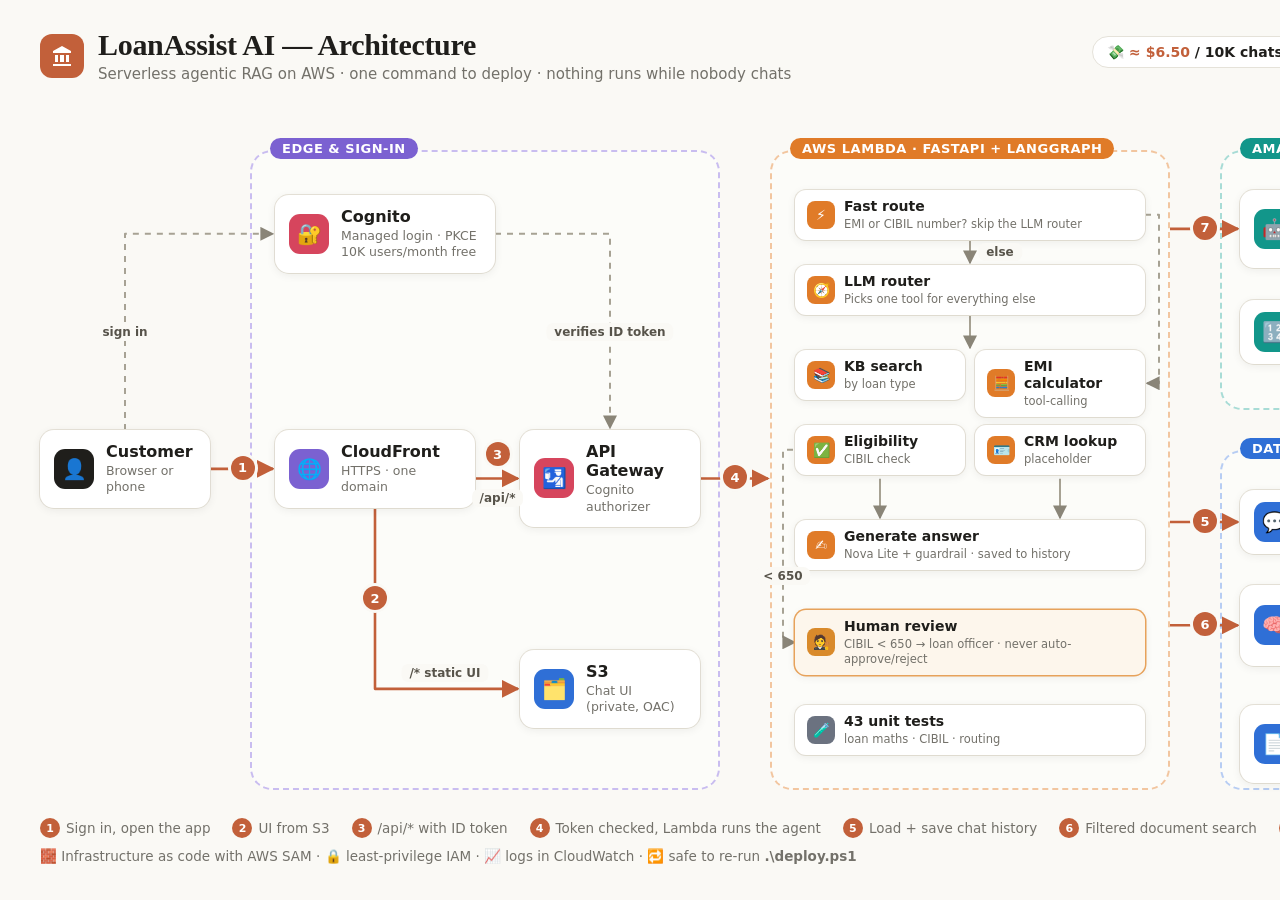
==== docs/architecture.html @ 61f2e6fb "docs: new architecture diagram and request journey in README - Designed architecture diagram (docs/a" ====
<!doctype html>
<!-- Source for docs/architecture.png. Re-render with headless Chrome at 1680x900, scale 2. -->
<html lang="en">
<head>
<meta charset="utf-8" />
<title>LoanAssist AI architecture</title>
<style>
  :root {
    --bg: #faf9f5; --card: #ffffff; --text: #1f1e1b; --muted: #73716a; --line: #b9b4a7;
    --accent: #c2603a;
    --edge: #7b61d1; --auth: #d6455d; --compute: #e07b28; --ai: #12968a; --data: #2f6fd6; --ops: #6b7280;
  }
  * { box-sizing: border-box; }
  body { margin: 0; width: 1680px; height: 900px; background: var(--bg); font-family: "Segoe UI", system-ui, sans-serif; color: var(--text); position: relative; overflow: hidden; }
  .title { position: absolute; left: 40px; top: 28px; display: flex; align-items: center; gap: 14px; }
  .logo { width: 44px; height: 44px; border-radius: 12px; background: var(--accent); display: grid; place-items: center; color: #fff; }
  .title h1 { margin: 0; font: 600 30px/1.1 "Palatino Linotype", Georgia, serif; letter-spacing: -0.01em; }
  .title p { margin: 4px 0 0; color: var(--muted); font-size: 15px; }
  .chips { position: absolute; right: 40px; top: 36px; display: flex; gap: 10px; }
  .chip { padding: 7px 14px; border-radius: 999px; background: var(--card); border: 1px solid #e5e2d9; font-size: 14px; font-weight: 600; }
  .chip b { color: var(--accent); }

  .group { position: absolute; border-radius: 22px; border: 2px dashed; background: rgba(255,255,255,0.45); }
  .group > .label { position: absolute; top: -14px; left: 18px; padding: 3px 12px; border-radius: 999px; color: #fff; font-size: 13px; font-weight: 700; letter-spacing: 0.04em; text-transform: uppercase; }

  .node { position: absolute; display: flex; align-items: center; gap: 12px; padding: 12px 14px; background: var(--card); border-radius: 14px; box-shadow: 0 2px 10px rgba(30,25,15,0.07), 0 0 0 1px #e8e4da; z-index: 2; }
  .node .ic { flex: none; width: 40px; height: 40px; border-radius: 11px; display: grid; place-items: center; color: #fff; font-size: 20px; font-weight: 700; }
  .node h3 { margin: 0; font-size: 16px; line-height: 1.2; }
  .node p { margin: 2px 0 0; font-size: 12.5px; color: var(--muted); line-height: 1.3; }
  .node.small { padding: 8px 12px; border-radius: 11px; gap: 9px; }
  .node.small .ic { width: 28px; height: 28px; border-radius: 8px; font-size: 14px; }
  .node.small h3 { font-size: 14px; }
  .node.small p { font-size: 11.5px; }
  .node.warn { box-shadow: 0 0 0 1.5px #e7a25b, 0 2px 10px rgba(30,25,15,0.07); background: #fdf6ec; }

  .edge .ic { background: var(--edge); } .auth .ic { background: var(--auth); } .compute .ic { background: var(--compute); }
  .ai .ic { background: var(--ai); } .data .ic { background: var(--data); } .ops .ic { background: var(--ops); } .user .ic { background: var(--text); }

  svg.wires { position: absolute; inset: 0; z-index: 1; overflow: visible; }
  .lbl { position: absolute; z-index: 3; transform: translate(-50%, -50%); padding: 2px 8px; border-radius: 7px; background: var(--bg); font-size: 12px; font-weight: 600; color: #57534a; white-space: nowrap; }
  .num { position: absolute; z-index: 4; transform: translate(-50%, -50%); width: 24px; height: 24px; border-radius: 50%; background: var(--accent); color: #fff; display: grid; place-items: center; font-size: 13px; font-weight: 700; box-shadow: 0 0 0 3px var(--bg); }

  .legend { position: absolute; left: 40px; top: 818px; right: 40px; display: flex; flex-direction: column; gap: 10px; font-size: 13.5px; color: var(--muted); }
  .legend ol { margin: 0; padding: 0; list-style: none; display: flex; gap: 22px; white-space: nowrap; }
  .legend li { display: flex; align-items: center; gap: 6px; }
  .legend li span { width: 20px; height: 20px; border-radius: 50%; background: var(--accent); color: #fff; display: grid; place-items: center; font-size: 11px; font-weight: 700; }
</style>
</head>
<body>
  <div class="title">
    <div class="logo"><svg viewBox="0 0 24 24" width="24" height="24"><path fill="currentColor" d="M12 2 3 7v2h18V7l-9-5Zm-7 9v7h3v-7H5Zm5 0v7h4v-7h-4Zm6 0v7h3v-7h-3ZM3 20v2h18v-2H3Z"/></svg></div>
    <div><h1>LoanAssist AI — Architecture</h1><p>Serverless agentic RAG on AWS · one command to deploy · nothing runs while nobody chats</p></div>
  </div>
  <div class="chips">
    <div class="chip">💸 <b>≈ $6.50</b> / 10K chats</div>
    <div class="chip">😴 <b>≈ $0</b> when idle</div>
    <div class="chip">🚀 <b>.\deploy.ps1</b></div>
  </div>

  <!-- Groups -->
  <div class="group" style="left:250px;top:150px;width:470px;height:640px;border-color:#c9bdf0"><div class="label" style="background:var(--edge)">Edge &amp; Sign-in</div></div>
  <div class="group" style="left:770px;top:150px;width:400px;height:640px;border-color:#f2c6a0"><div class="label" style="background:var(--compute)">AWS Lambda · FastAPI + LangGraph</div></div>
  <div class="group" style="left:1220px;top:150px;width:420px;height:260px;border-color:#a8dcd6"><div class="label" style="background:var(--ai)">Amazon Bedrock</div></div>
  <div class="group" style="left:1220px;top:450px;width:420px;height:340px;border-color:#b7cdf3"><div class="label" style="background:var(--data)">Data</div></div>

  <!-- User -->
  <div class="node user" id="user" style="left:40px;top:430px;width:170px"><div class="ic">👤</div><div><h3>Customer</h3><p>Browser or phone</p></div></div>

  <!-- Edge & auth -->
  <div class="node auth" id="cognito" style="left:275px;top:195px;width:220px"><div class="ic">🔐</div><div><h3>Cognito</h3><p>Managed login · PKCE<br/>10K users/month free</p></div></div>
  <div class="node edge" id="cf" style="left:275px;top:430px;width:200px"><div class="ic">🌐</div><div><h3>CloudFront</h3><p>HTTPS · one domain</p></div></div>
  <div class="node auth" id="apigw" style="left:520px;top:430px;width:180px"><div class="ic">🛂</div><div><h3>API Gateway</h3><p>Cognito authorizer</p></div></div>
  <div class="node data" id="s3web" style="left:520px;top:650px;width:180px"><div class="ic">🗂️</div><div><h3>S3</h3><p>Chat UI (private, OAC)</p></div></div>

  <!-- Lambda: agent flow -->
  <div class="node small compute" id="fast" style="left:795px;top:190px;width:350px"><div class="ic">⚡</div><div><h3>Fast route</h3><p>EMI or CIBIL number? skip the LLM router</p></div></div>
  <div class="node small compute" id="router" style="left:795px;top:265px;width:350px"><div class="ic">🧭</div><div><h3>LLM router</h3><p>Picks one tool for everything else</p></div></div>
  <div class="node small compute" id="tkb" style="left:795px;top:350px;width:170px"><div class="ic">📚</div><div><h3>KB search</h3><p>by loan type</p></div></div>
  <div class="node small compute" id="temi" style="left:975px;top:350px;width:170px"><div class="ic">🧮</div><div><h3>EMI calculator</h3><p>tool-calling</p></div></div>
  <div class="node small compute" id="tel" style="left:795px;top:425px;width:170px"><div class="ic">✅</div><div><h3>Eligibility</h3><p>CIBIL check</p></div></div>
  <div class="node small compute" id="tcust" style="left:975px;top:425px;width:170px"><div class="ic">🪪</div><div><h3>CRM lookup</h3><p>placeholder</p></div></div>
  <div class="node small compute" id="gen" style="left:795px;top:520px;width:350px"><div class="ic">✍️</div><div><h3>Generate answer</h3><p>Nova Lite + guardrail · saved to history</p></div></div>
  <div class="node small warn" id="human" style="left:795px;top:610px;width:350px"><div class="ic" style="background:#d98a2b">🧑‍⚖️</div><div><h3>Human review</h3><p>CIBIL &lt; 650 → loan officer · never auto-approve/reject</p></div></div>
  <div class="node small ops" id="tests" style="left:795px;top:705px;width:350px"><div class="ic">🧪</div><div><h3>43 unit tests</h3><p>loan maths · CIBIL · routing</p></div></div>

  <!-- Bedrock -->
  <div class="node ai" id="nova" style="left:1240px;top:190px;width:185px"><div class="ic">🤖</div><div><h3>Nova Lite</h3><p>router · EMI tool · answer</p></div></div>
  <div class="node ai" id="guard" style="left:1440px;top:190px;width:180px"><div class="ic">🛡️</div><div><h3>Guardrail</h3><p>question + answer only</p></div></div>
  <div class="node ai" id="titan" style="left:1240px;top:300px;width:380px"><div class="ic">🔢</div><div><h3>Titan Embeddings V2</h3><p>1024-dim vectors for documents and questions</p></div></div>

  <!-- Data -->
  <div class="node data" id="ddb" style="left:1240px;top:490px;width:380px"><div class="ic">💬</div><div><h3>DynamoDB</h3><p>Chat history per user · synced on every device</p></div></div>
  <div class="node data" id="kb" style="left:1240px;top:585px;width:205px"><div class="ic">🧠</div><div><h3>Knowledge Base</h3><p>loan_type filter</p></div></div>
  <div class="node data" id="vec" style="left:1460px;top:585px;width:160px"><div class="ic">📐</div><div><h3>S3 Vectors</h3><p>pay-per-use index</p></div></div>
  <div class="node data" id="docs" style="left:1240px;top:705px;width:380px"><div class="ic">📄</div><div><h3>S3 · loan documents</h3><p>home / personal / general + metadata.json tags</p></div></div>

  <svg class="wires" id="wires"><defs>
    <marker id="arrow" viewBox="0 0 10 10" refX="9" refY="5" markerWidth="7" markerHeight="7" orient="auto-start-reverse"><path d="M0 0 10 5 0 10z" fill="#8a8578"/></marker>
    <marker id="arrowA" viewBox="0 0 10 10" refX="9" refY="5" markerWidth="7" markerHeight="7" orient="auto-start-reverse"><path d="M0 0 10 5 0 10z" fill="#c2603a"/></marker>
  </defs></svg>

  <div class="legend">
    <ol>
      <li><span>1</span>Sign in, open the app</li>
      <li><span>2</span>UI from S3</li>
      <li><span>3</span>/api/* with ID token</li>
      <li><span>4</span>Token checked, Lambda runs the agent</li>
      <li><span>5</span>Load + save chat history</li>
      <li><span>6</span>Filtered document search</li>
      <li><span>7</span>Nova Lite answers through the guardrail</li>
    </ol>
    <div>🧱 Infrastructure as code with AWS SAM · 🔒 least-privilege IAM · 📈 logs in CloudWatch · 🔁 safe to re-run <b>.\deploy.ps1</b></div>
  </div>

<script>
  const svg = document.getElementById("wires");
  const box = (id) => { const r = document.getElementById(id).getBoundingClientRect(); return { l: r.left, r: r.right, t: r.top, b: r.bottom, cx: (r.left + r.right) / 2, cy: (r.top + r.bottom) / 2 }; };
  const groupBox = { l: 770, r: 1170, t: 150, b: 790 };
  function path(points, { dashed = false, accent = false } = {}) {
    const p = document.createElementNS("http://www.w3.org/2000/svg", "path");
    p.setAttribute("d", "M" + points.map((q) => q.join(" ")).join(" L"));
    p.setAttribute("fill", "none");
    p.setAttribute("stroke", accent ? "#c2603a" : "#a7a294");
    p.setAttribute("stroke-width", accent ? "2.6" : "2");
    p.setAttribute("stroke-linejoin", "round");
    if (dashed) p.setAttribute("stroke-dasharray", "6 6");
    p.setAttribute("marker-end", accent ? "url(#arrowA)" : "url(#arrow)");
    svg.append(p);
  }
  function label(x, y, text) { const d = document.createElement("div"); d.className = "lbl"; d.style.left = x + "px"; d.style.top = y + "px"; d.textContent = text; document.body.append(d); }
  function num(x, y, n) { const d = document.createElement("div"); d.className = "num"; d.style.left = x + "px"; d.style.top = y + "px"; d.textContent = n; document.body.append(d); }

  const u = box("user"), cg = box("cognito"), cf = box("cf"), ag = box("apigw"), s3 = box("s3web");
  // 1 user -> cloudfront, user -> cognito
  path([[u.r, cf.cy], [cf.l - 2, cf.cy]], { accent: true }); num((u.r + cf.l) / 2, cf.cy - 1, 1);
  path([[u.cx, u.t], [u.cx, cg.cy], [cg.l - 2, cg.cy]], { dashed: true }); label(u.cx, (u.t + cg.cy) / 2, "sign in");
  // 2 cloudfront -> s3 (/*)
  path([[cf.cx, cf.b], [cf.cx, s3.cy], [s3.l - 2, s3.cy]], { accent: true }); num(cf.cx, (cf.b + s3.cy) / 2, 2); label(cf.cx + 70, s3.cy - 16, "/*  static UI");
  // 3 cloudfront -> api gateway (/api/*)
  path([[cf.r, ag.cy], [ag.l - 2, ag.cy]], { accent: true }); num((cf.r + ag.l) / 2, ag.cy - 24, 3); label((cf.r + ag.l) / 2, ag.cy + 20, "/api/*");
  // cognito -> api gateway (verifies token)
  path([[cg.r, cg.cy], [ag.cx, cg.cy], [ag.cx, ag.t - 2]], { dashed: true }); label(ag.cx, (cg.cy + ag.t) / 2, "verifies ID token");
  // 4 api gateway -> lambda
  path([[ag.r, ag.cy], [groupBox.l - 2, ag.cy]], { accent: true }); num((ag.r + groupBox.l) / 2, ag.cy - 1, 4);

  // agent internal flow
  const f = box("fast"), r = box("router"), kb = box("tkb"), em = box("temi"), el = box("tel"), cu = box("tcust"), g = box("gen"), h = box("human");
  path([[f.cx, f.b], [f.cx, r.t - 2]]); label(f.cx + 30, (f.b + r.t) / 2, "else");
  path([[r.cx, r.b], [r.cx, kb.t - 2]]);
  path([[kb.cx, el.b + 4], [kb.cx, g.t - 2]]);
  path([[em.cx, cu.b + 4], [em.cx, g.t - 2]]);
  path([[f.r, f.cy], [f.r + 14, f.cy], [f.r + 14, em.cy], [em.r + 2, em.cy]], { dashed: true });
  path([[h.l, h.cy], [h.l - 12, h.cy], [h.l - 12, el.cy], [el.l - 2, el.cy]].reverse(), { dashed: true }); label(h.l - 12, (el.cy + h.cy) / 2 + 30, "< 650");

  // lambda -> right side
  const nv = box("nova"), gd = box("guard"), ti = box("titan"), dd = box("ddb"), k = box("kb"), v = box("vec"), dc = box("docs");
  path([[groupBox.r, nv.cy], [nv.l - 2, nv.cy]], { accent: true }); num((groupBox.r + nv.l) / 2, nv.cy - 1, 7);
  path([[nv.r, nv.cy], [gd.l - 2, gd.cy]]);
  path([[groupBox.r, dd.cy], [dd.l - 2, dd.cy]], { accent: true }); num((groupBox.r + dd.l) / 2, dd.cy - 1, 5);
  path([[groupBox.r, k.cy], [k.l - 2, k.cy]], { accent: true }); num((groupBox.r + k.l) / 2, k.cy - 1, 6);
  path([[k.r, k.cy], [v.l - 2, k.cy]]);
  path([[k.cx, dc.t], [k.cx, k.b + 2]], { dashed: true }); label(k.cx + 52, (dc.t + k.b) / 2, "ingestion");</script>
</body>
</html>
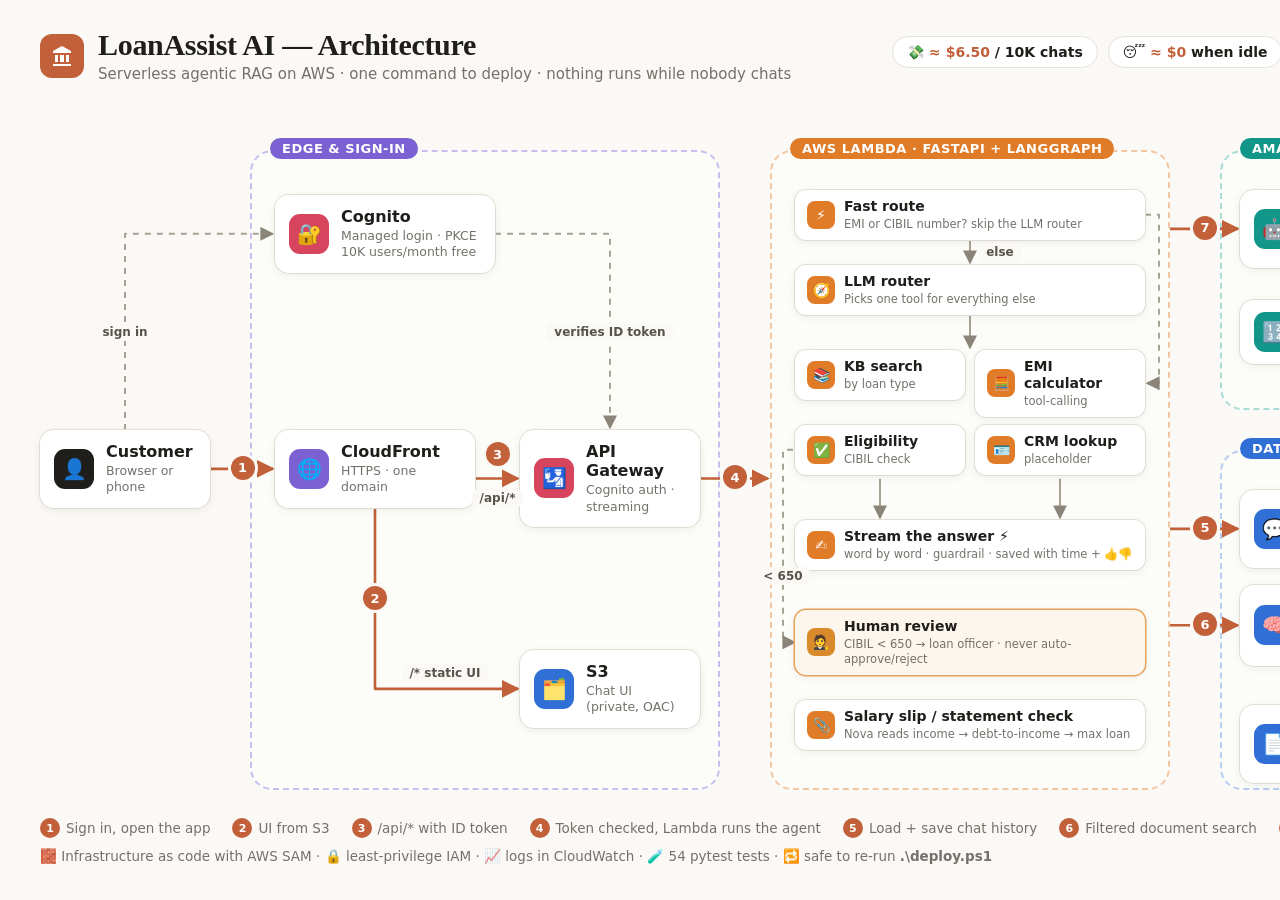
==== commit 3eec45a6: "Streaming answers, salary slip upload with eligibility, feedback and timestamps - Answers stream wor" ====
--- a/docs/architecture.html
+++ b/docs/architecture.html
@@ -54,6 +54,7 @@
   <div class="chips">
     <div class="chip">💸 <b>≈ $6.50</b> / 10K chats</div>
     <div class="chip">😴 <b>≈ $0</b> when idle</div>
+    <div class="chip">⚡ <b>streamed</b> answers</div>
     <div class="chip">🚀 <b>.\deploy.ps1</b></div>
   </div>
 
@@ -69,7 +70,7 @@
   <!-- Edge & auth -->
   <div class="node auth" id="cognito" style="left:275px;top:195px;width:220px"><div class="ic">🔐</div><div><h3>Cognito</h3><p>Managed login · PKCE<br/>10K users/month free</p></div></div>
   <div class="node edge" id="cf" style="left:275px;top:430px;width:200px"><div class="ic">🌐</div><div><h3>CloudFront</h3><p>HTTPS · one domain</p></div></div>
-  <div class="node auth" id="apigw" style="left:520px;top:430px;width:180px"><div class="ic">🛂</div><div><h3>API Gateway</h3><p>Cognito authorizer</p></div></div>
+  <div class="node auth" id="apigw" style="left:520px;top:430px;width:180px"><div class="ic">🛂</div><div><h3>API Gateway</h3><p>Cognito auth · streaming</p></div></div>
   <div class="node data" id="s3web" style="left:520px;top:650px;width:180px"><div class="ic">🗂️</div><div><h3>S3</h3><p>Chat UI (private, OAC)</p></div></div>
 
   <!-- Lambda: agent flow -->
@@ -79,17 +80,17 @@
   <div class="node small compute" id="temi" style="left:975px;top:350px;width:170px"><div class="ic">🧮</div><div><h3>EMI calculator</h3><p>tool-calling</p></div></div>
   <div class="node small compute" id="tel" style="left:795px;top:425px;width:170px"><div class="ic">✅</div><div><h3>Eligibility</h3><p>CIBIL check</p></div></div>
   <div class="node small compute" id="tcust" style="left:975px;top:425px;width:170px"><div class="ic">🪪</div><div><h3>CRM lookup</h3><p>placeholder</p></div></div>
-  <div class="node small compute" id="gen" style="left:795px;top:520px;width:350px"><div class="ic">✍️</div><div><h3>Generate answer</h3><p>Nova Lite + guardrail · saved to history</p></div></div>
+  <div class="node small compute" id="gen" style="left:795px;top:520px;width:350px"><div class="ic">✍️</div><div><h3>Stream the answer ⚡</h3><p>word by word · guardrail · saved with time + 👍👎</p></div></div>
   <div class="node small warn" id="human" style="left:795px;top:610px;width:350px"><div class="ic" style="background:#d98a2b">🧑‍⚖️</div><div><h3>Human review</h3><p>CIBIL &lt; 650 → loan officer · never auto-approve/reject</p></div></div>
-  <div class="node small ops" id="tests" style="left:795px;top:705px;width:350px"><div class="ic">🧪</div><div><h3>43 unit tests</h3><p>loan maths · CIBIL · routing</p></div></div>
+  <div class="node small compute" id="docchk" style="left:795px;top:700px;width:350px"><div class="ic">📎</div><div><h3>Salary slip / statement check</h3><p>Nova reads income → debt-to-income → max loan</p></div></div>
 
   <!-- Bedrock -->
-  <div class="node ai" id="nova" style="left:1240px;top:190px;width:185px"><div class="ic">🤖</div><div><h3>Nova Lite</h3><p>router · EMI tool · answer</p></div></div>
+  <div class="node ai" id="nova" style="left:1240px;top:190px;width:185px"><div class="ic">🤖</div><div><h3>Nova Lite</h3><p>router · tools · reads PDFs</p></div></div>
   <div class="node ai" id="guard" style="left:1440px;top:190px;width:180px"><div class="ic">🛡️</div><div><h3>Guardrail</h3><p>question + answer only</p></div></div>
   <div class="node ai" id="titan" style="left:1240px;top:300px;width:380px"><div class="ic">🔢</div><div><h3>Titan Embeddings V2</h3><p>1024-dim vectors for documents and questions</p></div></div>
 
   <!-- Data -->
-  <div class="node data" id="ddb" style="left:1240px;top:490px;width:380px"><div class="ic">💬</div><div><h3>DynamoDB</h3><p>Chat history per user · synced on every device</p></div></div>
+  <div class="node data" id="ddb" style="left:1240px;top:490px;width:380px"><div class="ic">💬</div><div><h3>DynamoDB</h3><p>Chats · feedback · document facts — per user, every device</p></div></div>
   <div class="node data" id="kb" style="left:1240px;top:585px;width:205px"><div class="ic">🧠</div><div><h3>Knowledge Base</h3><p>loan_type filter</p></div></div>
   <div class="node data" id="vec" style="left:1460px;top:585px;width:160px"><div class="ic">📐</div><div><h3>S3 Vectors</h3><p>pay-per-use index</p></div></div>
   <div class="node data" id="docs" style="left:1240px;top:705px;width:380px"><div class="ic">📄</div><div><h3>S3 · loan documents</h3><p>home / personal / general + metadata.json tags</p></div></div>
@@ -107,9 +108,9 @@
       <li><span>4</span>Token checked, Lambda runs the agent</li>
       <li><span>5</span>Load + save chat history</li>
       <li><span>6</span>Filtered document search</li>
-      <li><span>7</span>Nova Lite answers through the guardrail</li>
+      <li><span>7</span>Nova Lite streams the answer through the guardrail</li>
     </ol>
-    <div>🧱 Infrastructure as code with AWS SAM · 🔒 least-privilege IAM · 📈 logs in CloudWatch · 🔁 safe to re-run <b>.\deploy.ps1</b></div>
+    <div>🧱 Infrastructure as code with AWS SAM · 🔒 least-privilege IAM · 📈 logs in CloudWatch · 🧪 54 pytest tests · 🔁 safe to re-run <b>.\deploy.ps1</b></div>
   </div>
 
 <script>
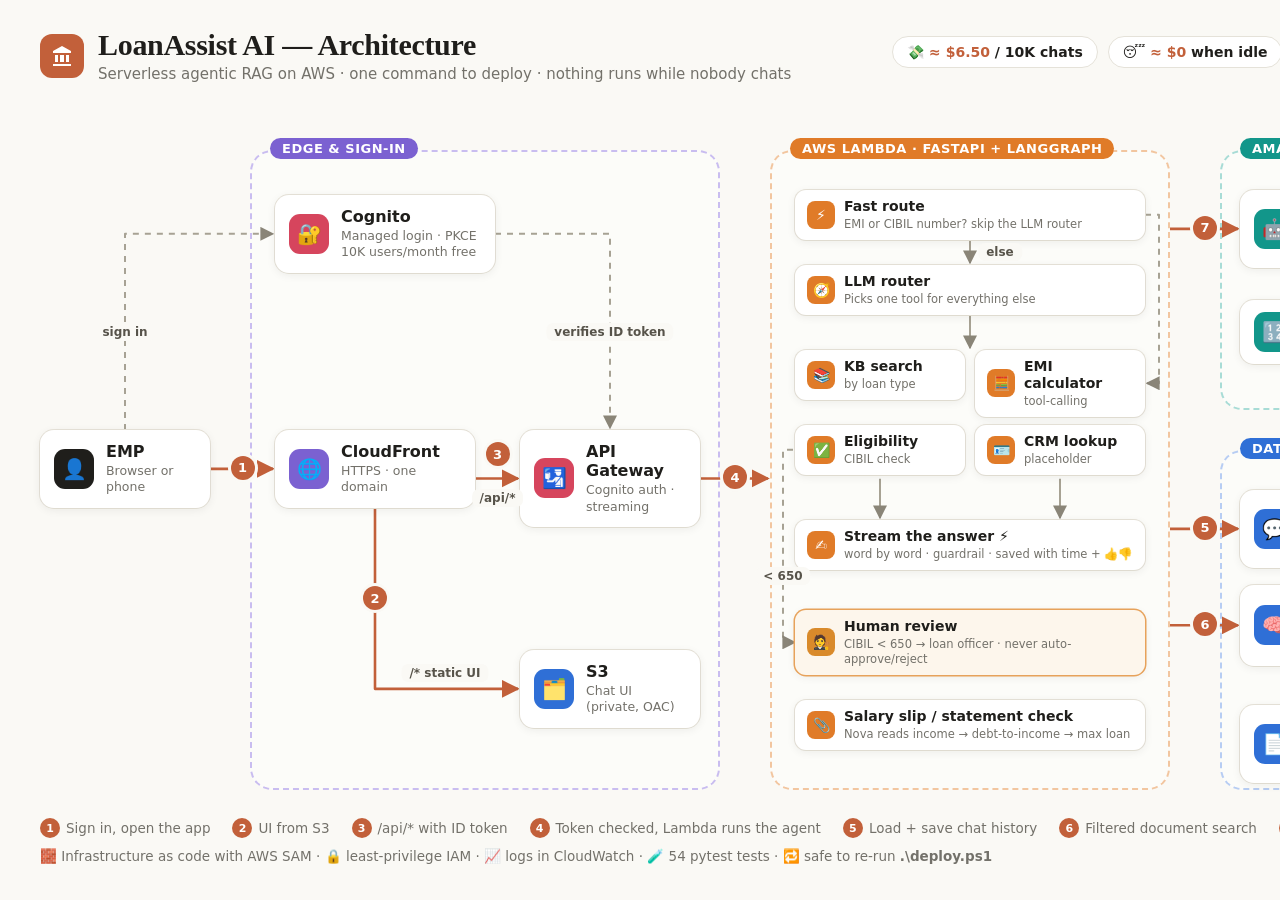
==== commit 304be156: "Change user label from 'Customer' to 'EMP'" ====
--- a/docs/architecture.html
+++ b/docs/architecture.html
@@ -65,7 +65,7 @@
   <div class="group" style="left:1220px;top:450px;width:420px;height:340px;border-color:#b7cdf3"><div class="label" style="background:var(--data)">Data</div></div>
 
   <!-- User -->
-  <div class="node user" id="user" style="left:40px;top:430px;width:170px"><div class="ic">👤</div><div><h3>Customer</h3><p>Browser or phone</p></div></div>
+  <div class="node user" id="user" style="left:40px;top:430px;width:170px"><div class="ic">👤</div><div><h3>EMP</h3><p>Browser or phone</p></div></div>
 
   <!-- Edge & auth -->
   <div class="node auth" id="cognito" style="left:275px;top:195px;width:220px"><div class="ic">🔐</div><div><h3>Cognito</h3><p>Managed login · PKCE<br/>10K users/month free</p></div></div>
